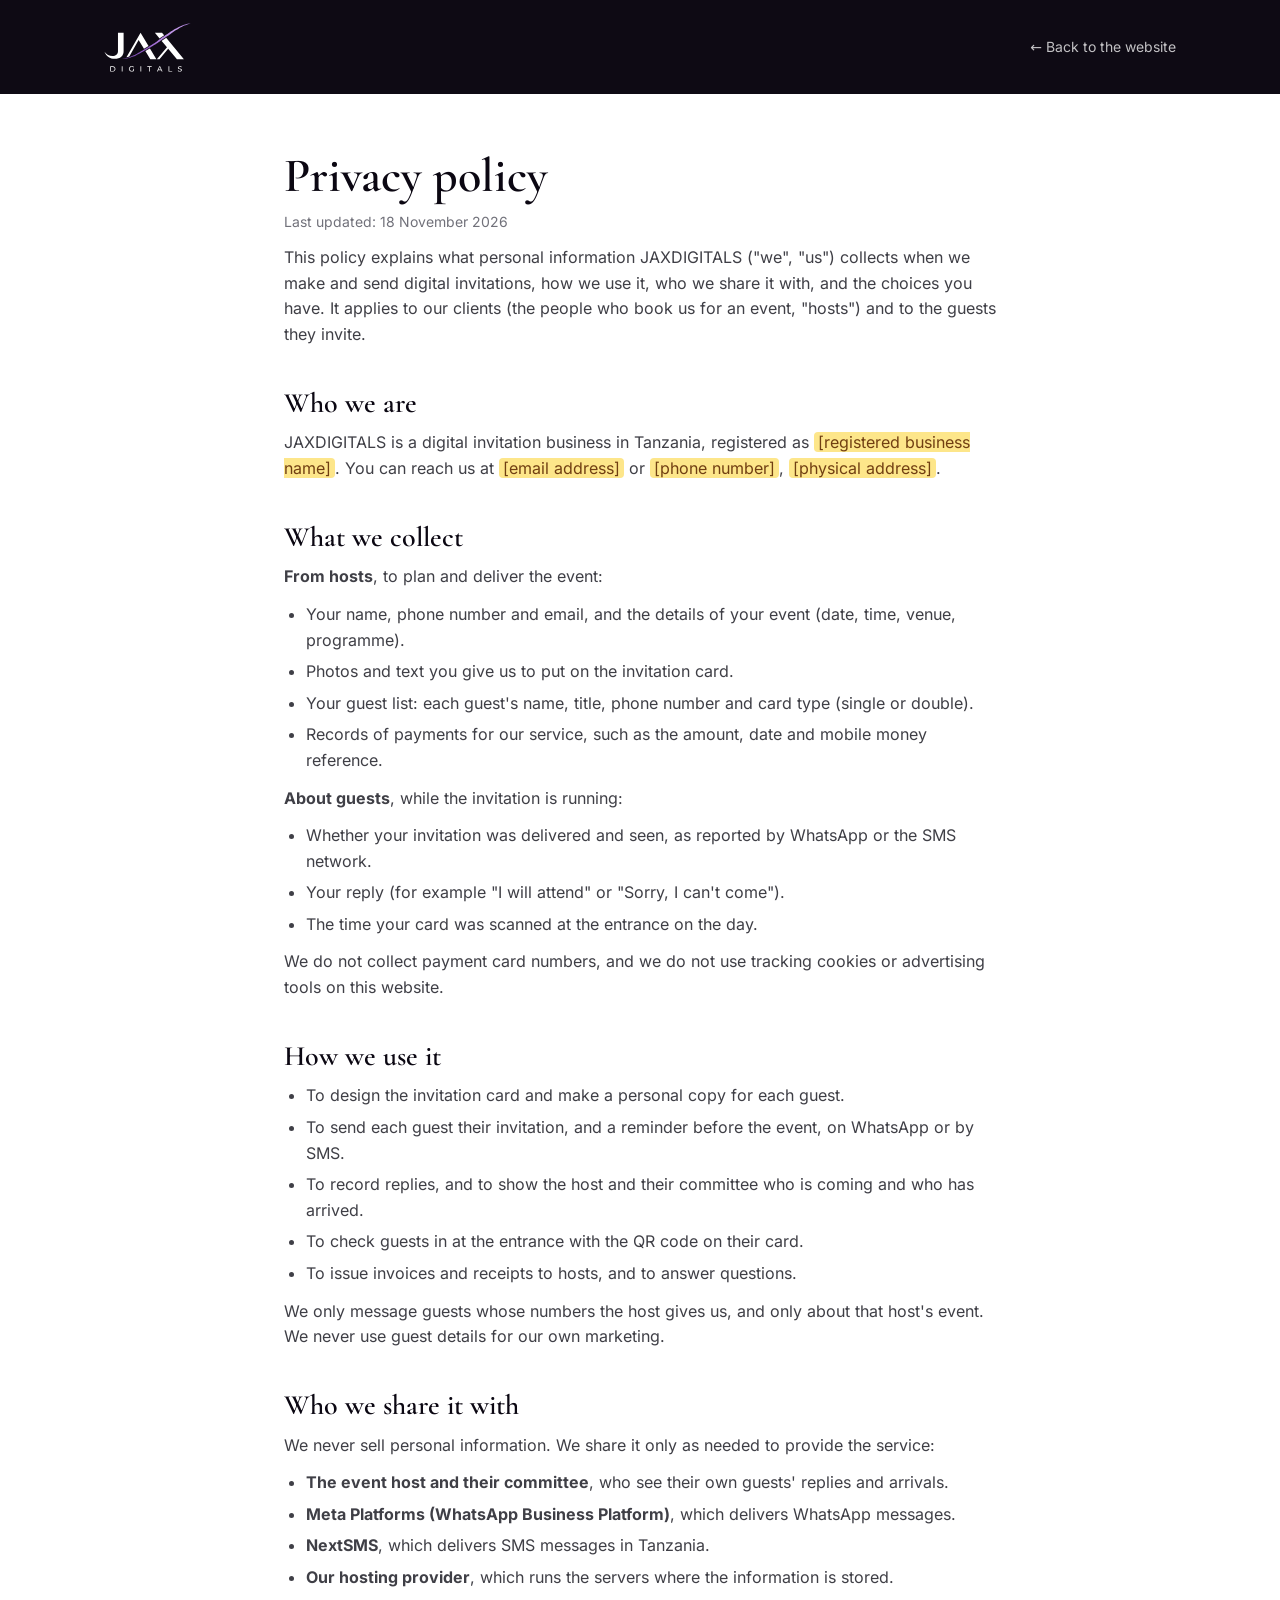
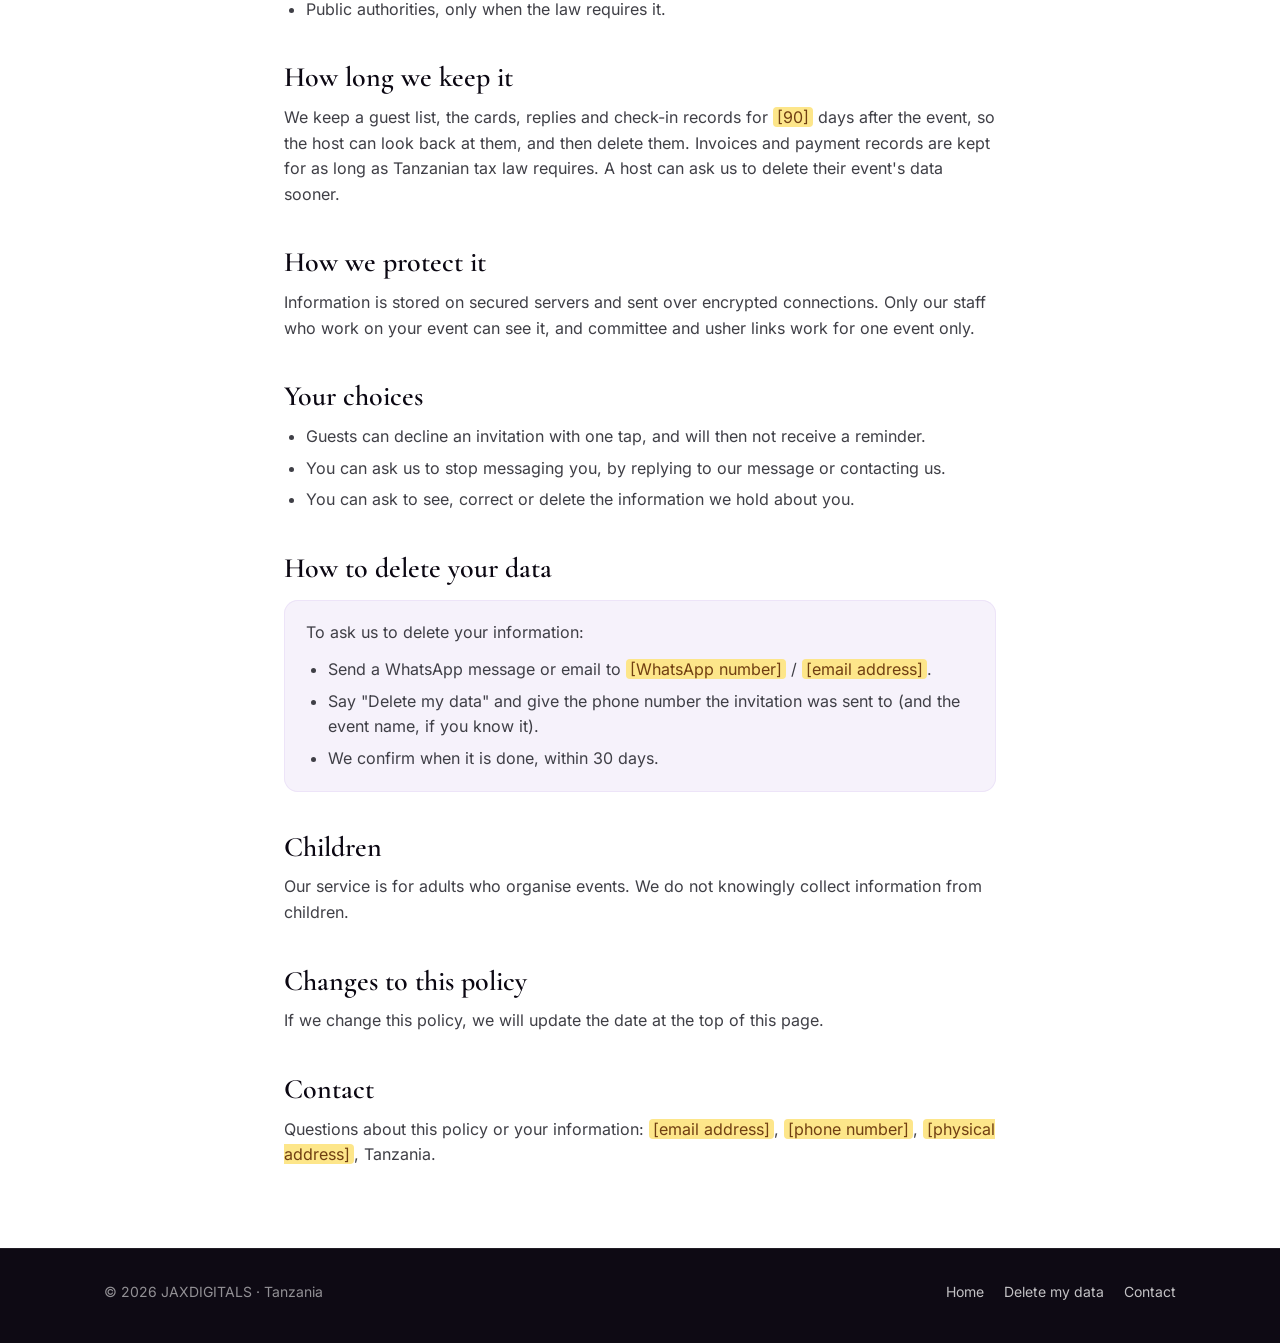
==== privacy.html @ 44a33cec "One-page JAXDIGITALS website and privacy policy For Meta business verification and the WhatsApp app'" ====
<!doctype html>
<html lang="en">
  <head>
    <meta charset="utf-8" />
    <meta name="viewport" content="width=device-width, initial-scale=1" />
    <title>Privacy policy · JAXDIGITALS</title>
    <meta name="description" content="How JAXDIGITALS collects, uses and protects the personal information of event hosts and their guests, and how to ask us to delete it." />
    <link rel="canonical" href="https://olam-devs.github.io/jaxdigitals/privacy.html" />
    <meta name="theme-color" content="#0e0a14" />
    <link rel="icon" href="assets/icon.svg" type="image/svg+xml" />
    <link rel="apple-touch-icon" href="assets/apple-touch-icon.png" />
    <link rel="stylesheet" href="assets/style.css" />
  </head>
  <body>
    <header class="doc-head">
      <div class="wrap">
        <a href="./" aria-label="JAXDIGITALS home"><img src="assets/logo-white.svg" alt="JAXDIGITALS" width="90" height="50" /></a>
        <a class="back" href="./">← Back to the website</a>
      </div>
    </header>

    <main class="wrap doc">
      <h1>Privacy policy</h1>
      <p class="updated">Last updated: 18 November 2026</p>

      <p>
        This policy explains what personal information JAXDIGITALS ("we", "us") collects when we make and send digital invitations, how we use
        it, who we share it with, and the choices you have. It applies to our clients (the people who book us for an event, "hosts") and to the
        guests they invite.
      </p>

      <h2 id="who-we-are">Who we are</h2>
      <p>
        JAXDIGITALS is a digital invitation business in Tanzania, registered as
        <span class="todo">[registered business name]</span>. You can reach us at <span class="todo">[email address]</span> or
        <span class="todo">[phone number]</span>, <span class="todo">[physical address]</span>.
      </p>

      <h2 id="what-we-collect">What we collect</h2>
      <p><strong>From hosts</strong>, to plan and deliver the event:</p>
      <ul>
        <li>Your name, phone number and email, and the details of your event (date, time, venue, programme).</li>
        <li>Photos and text you give us to put on the invitation card.</li>
        <li>Your guest list: each guest's name, title, phone number and card type (single or double).</li>
        <li>Records of payments for our service, such as the amount, date and mobile money reference.</li>
      </ul>
      <p><strong>About guests</strong>, while the invitation is running:</p>
      <ul>
        <li>Whether your invitation was delivered and seen, as reported by WhatsApp or the SMS network.</li>
        <li>Your reply (for example "I will attend" or "Sorry, I can't come").</li>
        <li>The time your card was scanned at the entrance on the day.</li>
      </ul>
      <p>We do not collect payment card numbers, and we do not use tracking cookies or advertising tools on this website.</p>

      <h2 id="how-we-use-it">How we use it</h2>
      <ul>
        <li>To design the invitation card and make a personal copy for each guest.</li>
        <li>To send each guest their invitation, and a reminder before the event, on WhatsApp or by SMS.</li>
        <li>To record replies, and to show the host and their committee who is coming and who has arrived.</li>
        <li>To check guests in at the entrance with the QR code on their card.</li>
        <li>To issue invoices and receipts to hosts, and to answer questions.</li>
      </ul>
      <p>
        We only message guests whose numbers the host gives us, and only about that host's event. We never use guest details for our own
        marketing.
      </p>

      <h2 id="sharing">Who we share it with</h2>
      <p>We never sell personal information. We share it only as needed to provide the service:</p>
      <ul>
        <li><strong>The event host and their committee</strong>, who see their own guests' replies and arrivals.</li>
        <li><strong>Meta Platforms (WhatsApp Business Platform)</strong>, which delivers WhatsApp messages.</li>
        <li><strong>NextSMS</strong>, which delivers SMS messages in Tanzania.</li>
        <li><strong>Our hosting provider</strong>, which runs the servers where the information is stored.</li>
        <li>Public authorities, only when the law requires it.</li>
      </ul>

      <h2 id="retention">How long we keep it</h2>
      <p>
        We keep a guest list, the cards, replies and check-in records for <span class="todo">[90]</span> days after the event, so the host can
        look back at them, and then delete them. Invoices and payment records are kept for as long as Tanzanian tax law requires. A host can
        ask us to delete their event's data sooner.
      </p>

      <h2 id="security">How we protect it</h2>
      <p>
        Information is stored on secured servers and sent over encrypted connections. Only our staff who work on your event can see it, and
        committee and usher links work for one event only.
      </p>

      <h2 id="choices">Your choices</h2>
      <ul>
        <li>Guests can decline an invitation with one tap, and will then not receive a reminder.</li>
        <li>You can ask us to stop messaging you, by replying to our message or contacting us.</li>
        <li>You can ask to see, correct or delete the information we hold about you.</li>
      </ul>

      <h2 id="data-deletion">How to delete your data</h2>
      <div class="box">
        <p style="margin-top: 0">To ask us to delete your information:</p>
        <ul>
          <li>Send a WhatsApp message or email to <span class="todo">[WhatsApp number]</span> / <span class="todo">[email address]</span>.</li>
          <li>Say "Delete my data" and give the phone number the invitation was sent to (and the event name, if you know it).</li>
          <li>We confirm when it is done, within 30 days.</li>
        </ul>
      </div>

      <h2 id="children">Children</h2>
      <p>Our service is for adults who organise events. We do not knowingly collect information from children.</p>

      <h2 id="changes">Changes to this policy</h2>
      <p>If we change this policy, we will update the date at the top of this page.</p>

      <h2 id="contact">Contact</h2>
      <p>
        Questions about this policy or your information: <span class="todo">[email address]</span>, <span class="todo">[phone number]</span>,
        <span class="todo">[physical address]</span>, Tanzania.
      </p>
    </main>

    <footer>
      <div class="wrap foot">
        <span>© 2026 JAXDIGITALS · Tanzania</span>
        <nav aria-label="Footer">
          <a href="./">Home</a>
          <a href="#data-deletion">Delete my data</a>
          <a href="./#contact">Contact</a>
        </nav>
      </div>
    </footer>
  </body>
</html>
---- assets/style.css ----
/* JAXDIGITALS: black, purple and white, from the logo. */

@font-face {
  font-family: "Inter";
  src: url("fonts/inter-latin-wght-normal.woff2") format("woff2");
  font-weight: 100 900;
  font-display: swap;
}
@font-face {
  font-family: "Cormorant Garamond";
  src: url("fonts/cormorant-garamond-latin-600-normal.woff2") format("woff2");
  font-weight: 600;
  font-display: swap;
}
@font-face {
  font-family: "Cormorant Garamond";
  src: url("fonts/cormorant-garamond-latin-500-italic.woff2") format("woff2");
  font-weight: 500;
  font-style: italic;
  font-display: swap;
}

:root {
  --black: #0e0a14;
  --ink: #0b0712;
  --purple-50: #f6f2fb;
  --purple-100: #ede4f8;
  --purple-200: #dacbf0;
  --purple-300: #bea3e3;
  --purple-600: #6c38a3;
  --purple-700: #582a88;
  --accent-300: #cfaef8;
  --accent-500: #9b5be3;
  --accent-600: #8140c8;
  --canvas: #f6f5f9;
  --line: #e4e4e7;
  --muted: #52525b;
  --soft: #71717a;
  --radius: 14px;
  --shadow: 0 1px 2px rgb(14 10 20 / 0.04), 0 8px 24px -12px rgb(44 21 70 / 0.18);
  --display: "Cormorant Garamond", Georgia, serif;
  --sans: "Inter", ui-sans-serif, system-ui, -apple-system, "Segoe UI", Roboto, Arial, sans-serif;
}

*,
*::before,
*::after {
  box-sizing: border-box;
}
html {
  scroll-behavior: smooth;
  -webkit-text-size-adjust: 100%;
}
body {
  margin: 0;
  font-family: var(--sans);
  font-size: 16px;
  line-height: 1.6;
  color: var(--ink);
  background: #fff;
  font-feature-settings: "cv11", "ss01";
}
img {
  max-width: 100%;
  display: block;
}
a {
  color: var(--purple-600);
}
a:focus-visible,
button:focus-visible {
  outline: 2px solid var(--accent-500);
  outline-offset: 3px;
  border-radius: 6px;
}
h1,
h2,
h3 {
  font-family: var(--display);
  font-weight: 600;
  line-height: 1.1;
  margin: 0;
  font-variant-numeric: lining-nums;
}
p {
  margin: 0;
}
.wrap {
  width: 100%;
  max-width: 1120px;
  margin: 0 auto;
  padding: 0 24px;
}
.eyebrow {
  font-size: 12px;
  font-weight: 600;
  letter-spacing: 0.16em;
  text-transform: uppercase;
  color: var(--accent-600);
}
.skip {
  position: absolute;
  left: -999px;
}
.skip:focus {
  left: 16px;
  top: 16px;
  z-index: 10;
  background: #fff;
  padding: 8px 12px;
}

/* ---------- buttons ---------- */
.btn {
  display: inline-flex;
  align-items: center;
  justify-content: center;
  gap: 8px;
  min-height: 46px;
  padding: 0 20px;
  border-radius: 10px;
  font-weight: 600;
  font-size: 15px;
  text-decoration: none;
  white-space: nowrap;
  transition: background-color 0.15s, color 0.15s, border-color 0.15s;
}
.btn-primary {
  color: #fff;
  background: linear-gradient(90deg, var(--purple-700), var(--accent-500));
  box-shadow: 0 8px 24px -10px rgb(129 64 200 / 0.6);
}
.btn-primary:hover {
  background: linear-gradient(90deg, #45206c, var(--accent-600));
}
.btn-ghost {
  color: #fff;
  border: 1px solid rgb(255 255 255 / 0.22);
}
.btn-ghost:hover {
  border-color: rgb(255 255 255 / 0.5);
}
.btn svg {
  width: 18px;
  height: 18px;
  flex: none;
}

/* ---------- header + hero (black) ---------- */
.hero {
  position: relative;
  overflow: hidden;
  color: #fff;
  background:
    radial-gradient(90% 70% at 0% 0%, rgb(108 56 163 / 0.45), transparent 60%),
    radial-gradient(70% 60% at 100% 100%, rgb(155 91 227 / 0.22), transparent 60%),
    var(--black);
}
.hero-lines {
  position: absolute;
  right: -120px;
  bottom: -40px;
  width: 900px;
  max-width: none;
  opacity: 0.2;
  pointer-events: none;
}
.topbar {
  position: relative;
  display: flex;
  align-items: center;
  justify-content: space-between;
  gap: 16px;
  padding-top: 22px;
  padding-bottom: 22px;
}
.topbar .logo {
  height: 58px;
  width: auto;
}
.nav {
  display: flex;
  align-items: center;
  gap: 28px;
  font-size: 14px;
}
.nav a {
  color: rgb(255 255 255 / 0.75);
  text-decoration: none;
}
.nav a:hover {
  color: #fff;
}
.nav .btn {
  min-height: 40px;
  padding: 0 16px;
  font-size: 14px;
  color: #fff;
}
.hero-body {
  position: relative;
  display: grid;
  grid-template-columns: 1.1fr 0.9fr;
  align-items: center;
  gap: 48px;
  padding-top: 48px;
  padding-bottom: 96px;
}
.hero .eyebrow {
  color: var(--accent-300);
}
.hero h1 {
  margin-top: 16px;
  font-size: clamp(40px, 6vw, 64px);
  letter-spacing: -0.01em;
}
.hero h1 em {
  font-style: italic;
  font-weight: 500;
  color: var(--accent-300);
}
.hero .lead {
  margin-top: 20px;
  max-width: 34em;
  font-size: 18px;
  color: rgb(255 255 255 / 0.74);
}
.hero-actions {
  display: flex;
  flex-wrap: wrap;
  gap: 12px;
  margin-top: 32px;
}
.hero-note {
  margin-top: 18px;
  font-size: 13px;
  color: rgb(255 255 255 / 0.5);
}

/* ---------- phone with a sample invitation ---------- */
.phone {
  justify-self: center;
  width: 300px;
  padding: 12px;
  border-radius: 40px;
  background: #1b1622;
  box-shadow:
    0 0 0 1px rgb(255 255 255 / 0.08),
    0 40px 80px -30px rgb(0 0 0 / 0.8),
    0 0 120px -20px rgb(129 64 200 / 0.45);
}
.screen {
  overflow: hidden;
  border-radius: 30px;
  background: #efeae2;
}
.chat-head {
  display: flex;
  align-items: center;
  gap: 10px;
  padding: 14px 14px 12px;
  background: #fff;
  border-bottom: 1px solid #e7e2da;
  color: var(--ink);
}
.chat-head img {
  width: 34px;
  height: 34px;
  border-radius: 50%;
}
.chat-head b {
  display: block;
  font-size: 14px;
}
.chat-head span {
  font-size: 11px;
  color: var(--soft);
}
.chat {
  padding: 14px 12px 16px;
}
.bubble {
  max-width: 92%;
  padding: 6px;
  border-radius: 10px;
  background: #fff;
  box-shadow: 0 1px 1px rgb(0 0 0 / 0.08);
  color: var(--ink);
}
.bubble p {
  padding: 8px 6px 2px;
  font-size: 12.5px;
  line-height: 1.45;
}
.bubble small {
  display: block;
  padding: 0 6px 2px;
  text-align: right;
  font-size: 10px;
  color: var(--soft);
}
.card {
  position: relative;
  aspect-ratio: 1;
  border-radius: 6px;
  overflow: hidden;
  display: grid;
  place-items: center;
  text-align: center;
  color: #3a2a12;
  background:
    radial-gradient(60% 50% at 15% 10%, rgb(190 163 227 / 0.35), transparent 70%),
    radial-gradient(60% 50% at 90% 95%, rgb(190 163 227 / 0.3), transparent 70%),
    #fbf8f3;
}
.card::before {
  content: "";
  position: absolute;
  inset: 8px;
  border: 1px solid rgb(156 112 52 / 0.45);
  border-radius: 4px;
}
.card-in {
  position: relative;
  padding: 0 14px;
}
.card .k {
  font-size: 7.5px;
  letter-spacing: 0.3em;
  text-transform: uppercase;
  color: #9c7034;
}
.card .names {
  margin: 4px 0 0;
  font-family: var(--display);
  font-style: italic;
  font-weight: 500;
  font-size: 25px;
  line-height: 1;
  color: #2c1546;
}
.card .who {
  margin-top: 6px;
  font-size: 8.5px;
  letter-spacing: 0.12em;
  text-transform: uppercase;
  color: #3a2a12;
}
.card .when {
  margin-top: 5px;
  font-family: var(--display);
  font-weight: 600;
  font-size: 12px;
  letter-spacing: 0.12em;
}
.card .qr {
  margin: 7px auto 0;
  width: 32px;
  height: 32px;
}
.card .tag {
  margin-top: 4px;
  font-size: 7px;
  letter-spacing: 0.18em;
  color: #6b5b45;
}
.replies {
  display: grid;
  gap: 4px;
  margin-top: 4px;
  max-width: 92%;
}
.replies span {
  padding: 8px;
  border-radius: 10px;
  background: #fff;
  box-shadow: 0 1px 1px rgb(0 0 0 / 0.08);
  text-align: center;
  font-size: 12.5px;
  font-weight: 600;
  color: #027eb5;
}

/* ---------- sections ---------- */
section {
  padding: 96px 0;
}
.section-head {
  max-width: 640px;
}
.section-head h2 {
  margin-top: 12px;
  font-size: clamp(32px, 4vw, 44px);
}
.section-head p {
  margin-top: 14px;
  color: var(--muted);
  font-size: 17px;
}
.grid {
  display: grid;
  grid-template-columns: repeat(3, minmax(0, 1fr));
  gap: 20px;
  margin-top: 48px;
}
.tile {
  padding: 26px;
  border: 1px solid var(--line);
  border-radius: var(--radius);
  background: #fff;
  box-shadow: var(--shadow);
}
.tile .ico {
  display: grid;
  place-items: center;
  width: 44px;
  height: 44px;
  border-radius: 12px;
  background: var(--purple-50);
  color: var(--purple-600);
  box-shadow: inset 0 0 0 1px var(--purple-100);
}
.tile .ico svg {
  width: 22px;
  height: 22px;
}
.tile h3 {
  margin-top: 18px;
  font-size: 24px;
}
.tile p {
  margin-top: 8px;
  color: var(--muted);
  font-size: 15px;
}

.how {
  background: var(--canvas);
}
.steps {
  display: grid;
  grid-template-columns: repeat(4, minmax(0, 1fr));
  gap: 20px;
  margin: 48px 0 0;
  padding: 0;
  list-style: none;
  counter-reset: step;
}
.steps li {
  position: relative;
  padding: 26px 22px 24px;
  border-radius: var(--radius);
  background: #fff;
  box-shadow: var(--shadow);
  counter-increment: step;
}
.steps li::before {
  content: counter(step);
  display: grid;
  place-items: center;
  width: 36px;
  height: 36px;
  border-radius: 50%;
  font-family: var(--display);
  font-size: 20px;
  font-weight: 600;
  color: #fff;
  background: linear-gradient(135deg, var(--purple-700), var(--accent-500));
}
.steps h3 {
  margin-top: 16px;
  font-size: 22px;
}
.steps p {
  margin-top: 6px;
  color: var(--muted);
  font-size: 15px;
}

.about {
  display: grid;
  grid-template-columns: 1fr 1fr;
  gap: 56px;
  align-items: start;
}
.about-text p + p {
  margin-top: 14px;
}
.about-text p {
  color: var(--muted);
  font-size: 16.5px;
}
.promise {
  margin: 0;
  padding: 28px;
  border-radius: var(--radius);
  background: var(--purple-50);
  box-shadow: inset 0 0 0 1px var(--purple-100);
  list-style: none;
}
.promise li {
  position: relative;
  padding-left: 30px;
  font-size: 15.5px;
}
.promise li + li {
  margin-top: 14px;
}
.promise li::before {
  content: "";
  position: absolute;
  left: 0;
  top: 4px;
  width: 18px;
  height: 18px;
  border-radius: 50%;
  background: var(--purple-600)
    url("data:image/svg+xml,%3Csvg xmlns='http://www.w3.org/2000/svg' viewBox='0 0 24 24' fill='none' stroke='white' stroke-width='3' stroke-linecap='round' stroke-linejoin='round'%3E%3Cpath d='M5 12l5 5L20 7'/%3E%3C/svg%3E")
    center / 12px no-repeat;
}

/* ---------- contact (black) ---------- */
.contact {
  color: #fff;
  background:
    radial-gradient(80% 90% at 100% 0%, rgb(108 56 163 / 0.4), transparent 60%),
    var(--black);
}
.contact .eyebrow {
  color: var(--accent-300);
}
.contact .section-head p {
  color: rgb(255 255 255 / 0.7);
}
.contact-grid {
  display: grid;
  grid-template-columns: repeat(2, minmax(0, 1fr));
  gap: 16px;
  margin-top: 40px;
}
.contact-item {
  display: flex;
  gap: 16px;
  align-items: flex-start;
  padding: 22px;
  border-radius: var(--radius);
  background: rgb(255 255 255 / 0.04);
  box-shadow: inset 0 0 0 1px rgb(255 255 255 / 0.09);
}
.contact-item .ico {
  display: grid;
  place-items: center;
  flex: none;
  width: 42px;
  height: 42px;
  border-radius: 12px;
  background: rgb(207 174 248 / 0.12);
  color: var(--accent-300);
}
.contact-item .ico svg {
  width: 20px;
  height: 20px;
}
.contact-item dt {
  font-size: 12px;
  font-weight: 600;
  letter-spacing: 0.12em;
  text-transform: uppercase;
  color: rgb(255 255 255 / 0.5);
}
.contact-item dd {
  margin: 4px 0 0;
  font-size: 17px;
}
.contact-item a {
  color: #fff;
  text-decoration: none;
}
.contact-item a:hover {
  text-decoration: underline;
}
.contact-actions {
  display: flex;
  flex-wrap: wrap;
  gap: 12px;
  margin-top: 32px;
}

/* placeholders still to be filled in before going live */
.todo {
  padding: 0 4px;
  border-radius: 4px;
  background: #fde68a;
  color: #713f12;
}

footer {
  padding: 32px 0 40px;
  color: rgb(255 255 255 / 0.55);
  background: var(--black);
  border-top: 1px solid rgb(255 255 255 / 0.08);
  font-size: 14px;
}
.foot {
  display: flex;
  flex-wrap: wrap;
  align-items: center;
  justify-content: space-between;
  gap: 16px;
}
.foot nav {
  display: flex;
  flex-wrap: wrap;
  gap: 20px;
}
.foot a {
  color: rgb(255 255 255 / 0.75);
  text-decoration: none;
}
.foot a:hover {
  color: #fff;
}

/* ---------- privacy policy page ---------- */
.doc-head {
  padding: 22px 0;
  background: var(--black);
}
.doc-head .wrap {
  display: flex;
  align-items: center;
  justify-content: space-between;
}
.doc-head img {
  height: 50px;
  width: auto;
}
.doc-head a.back {
  color: rgb(255 255 255 / 0.75);
  font-size: 14px;
  text-decoration: none;
}
.doc {
  max-width: 760px;
  padding-top: 56px;
  padding-bottom: 80px;
}
.doc h1 {
  font-size: clamp(36px, 5vw, 48px);
}
.doc .updated {
  margin-top: 8px;
  color: var(--soft);
  font-size: 14px;
}
.doc h2 {
  margin-top: 40px;
  font-size: 28px;
  scroll-margin-top: 24px;
}
.doc p,
.doc li {
  color: #3f3f46;
  font-size: 16px;
}
.doc p {
  margin-top: 12px;
}
.doc ul {
  margin: 12px 0 0;
  padding-left: 22px;
}
.doc li + li {
  margin-top: 6px;
}
.doc .box {
  margin-top: 16px;
  padding: 20px 22px;
  border-radius: var(--radius);
  background: var(--purple-50);
  box-shadow: inset 0 0 0 1px var(--purple-100);
}

/* ---------- small screens ---------- */
@media (max-width: 960px) {
  .hero-body {
    grid-template-columns: 1fr;
    padding-bottom: 72px;
  }
  .phone {
    margin-top: 8px;
  }
  .grid {
    grid-template-columns: repeat(2, minmax(0, 1fr));
  }
  .steps {
    grid-template-columns: repeat(2, minmax(0, 1fr));
  }
  .about {
    grid-template-columns: 1fr;
    gap: 32px;
  }
}
@media (max-width: 640px) {
  .wrap {
    padding: 0 16px;
  }
  .nav a:not(.btn) {
    display: none;
  }
  .topbar .logo {
    height: 48px;
  }
  .hero-body {
    padding-top: 24px;
  }
  .hero .lead {
    font-size: 16.5px;
  }
  section {
    padding: 64px 0;
  }
  .grid,
  .steps,
  .contact-grid {
    grid-template-columns: 1fr;
  }
  .phone {
    width: 280px;
  }
}
@media (prefers-reduced-motion: reduce) {
  html {
    scroll-behavior: auto;
  }
}
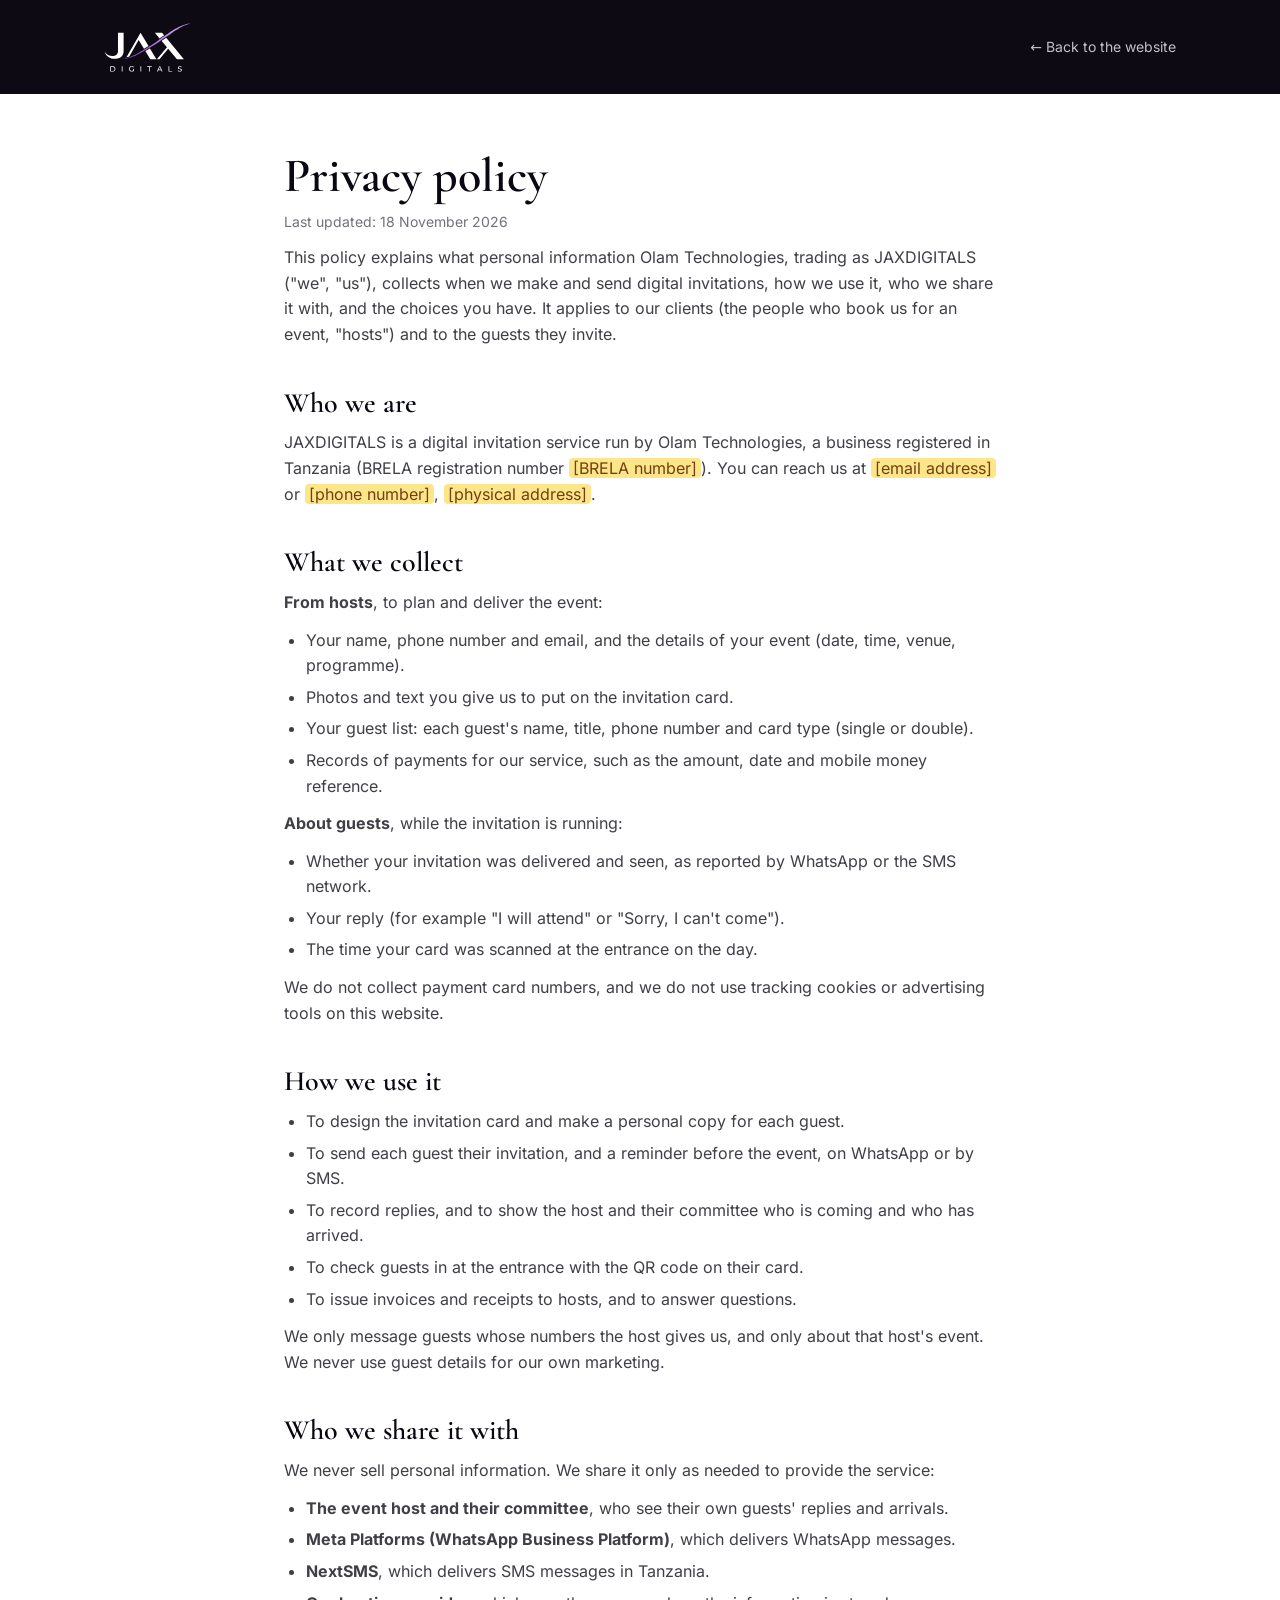
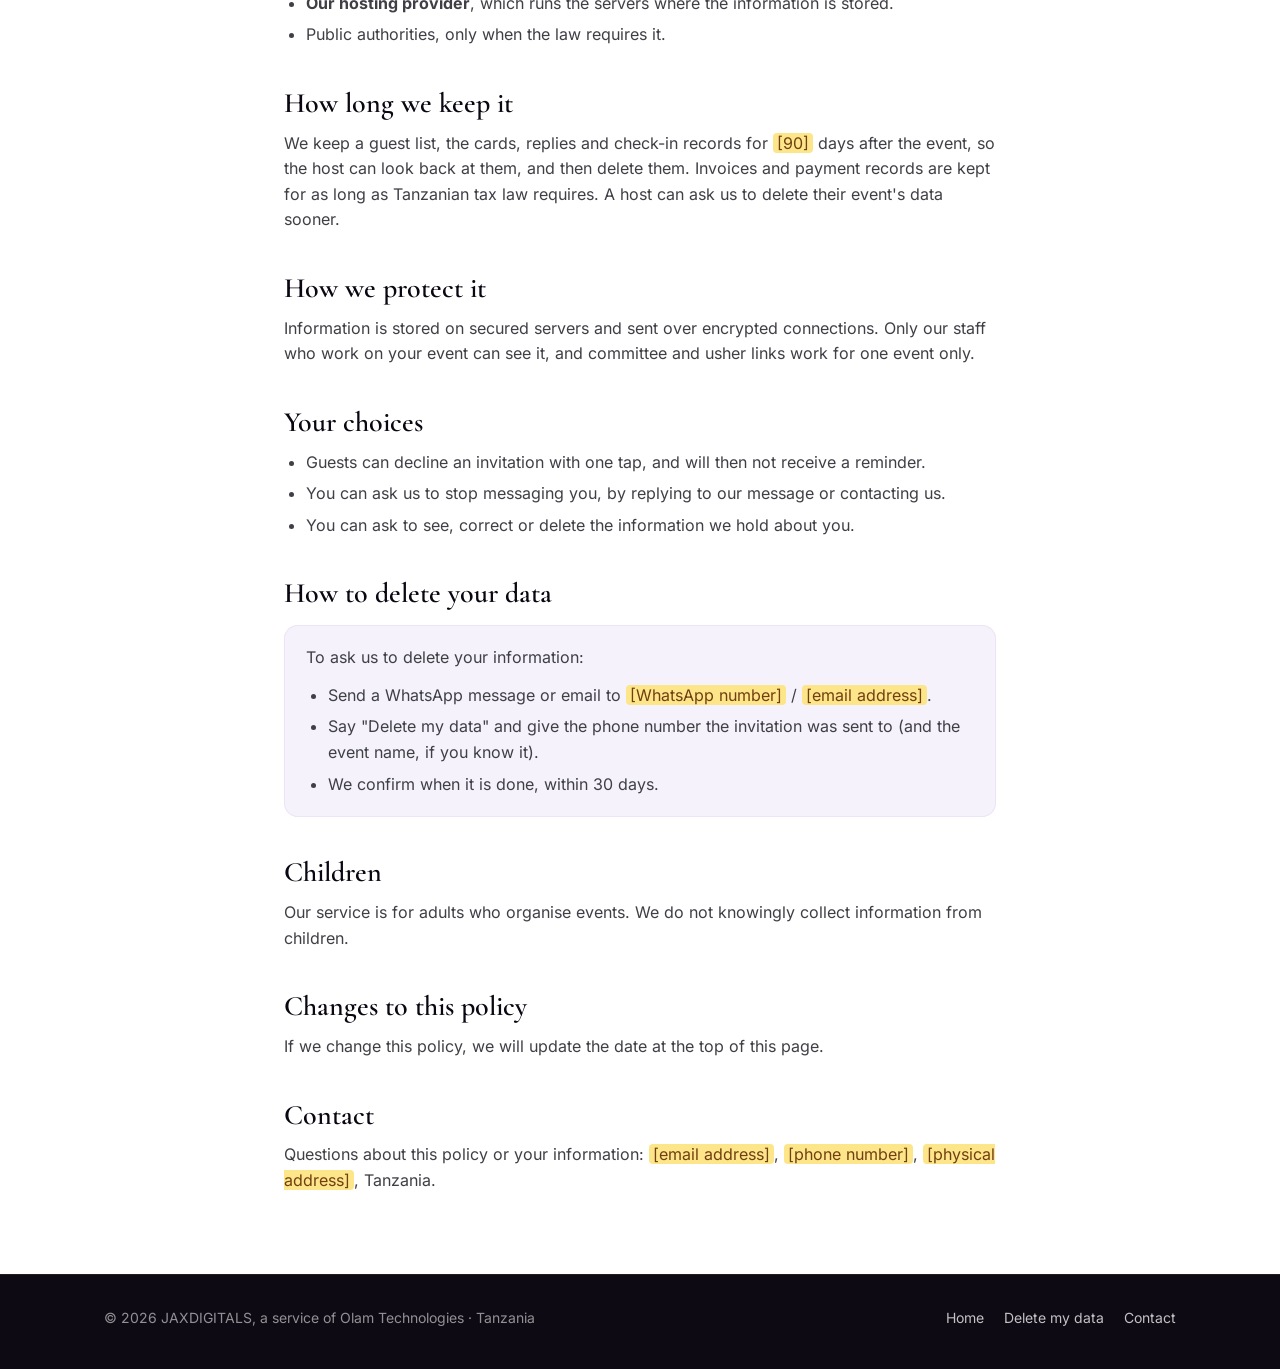
==== commit f87f3042: "Show JAXDIGITALS as a service of Olam Technologies, the company under verification Co-Authored-By: C" ====
--- a/privacy.html
+++ b/privacy.html
@@ -24,15 +24,16 @@
       <p class="updated">Last updated: 18 November 2026</p>
 
       <p>
-        This policy explains what personal information JAXDIGITALS ("we", "us") collects when we make and send digital invitations, how we use
+        This policy explains what personal information Olam Technologies, trading as JAXDIGITALS ("we", "us"), collects when we make and
+        send digital invitations, how we use
         it, who we share it with, and the choices you have. It applies to our clients (the people who book us for an event, "hosts") and to the
         guests they invite.
       </p>
 
       <h2 id="who-we-are">Who we are</h2>
       <p>
-        JAXDIGITALS is a digital invitation business in Tanzania, registered as
-        <span class="todo">[registered business name]</span>. You can reach us at <span class="todo">[email address]</span> or
+        JAXDIGITALS is a digital invitation service run by Olam Technologies, a business registered in Tanzania (BRELA registration
+        number <span class="todo">[BRELA number]</span>). You can reach us at <span class="todo">[email address]</span> or
         <span class="todo">[phone number]</span>, <span class="todo">[physical address]</span>.
       </p>
 
@@ -120,7 +121,7 @@
 
     <footer>
       <div class="wrap foot">
-        <span>© 2026 JAXDIGITALS · Tanzania</span>
+        <span>© 2026 JAXDIGITALS, a service of Olam Technologies · Tanzania</span>
         <nav aria-label="Footer">
           <a href="./">Home</a>
           <a href="#data-deletion">Delete my data</a>
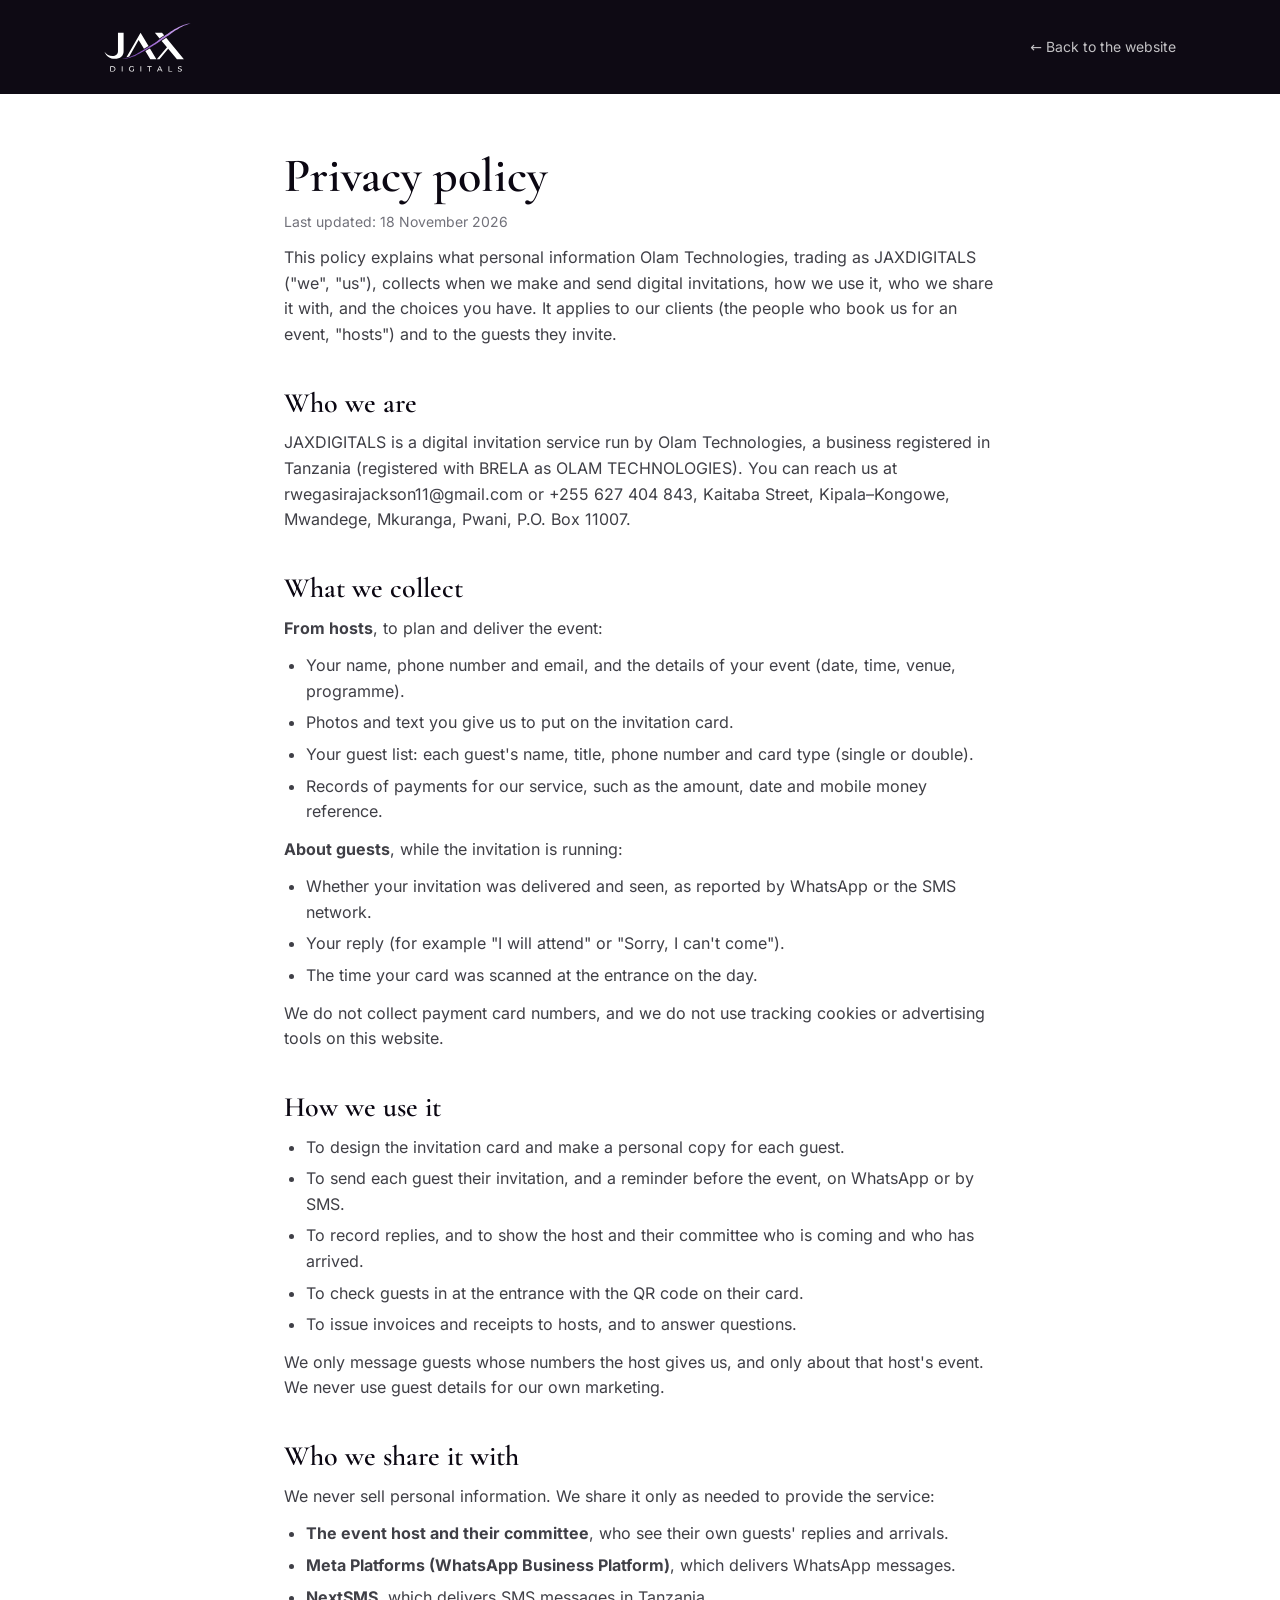
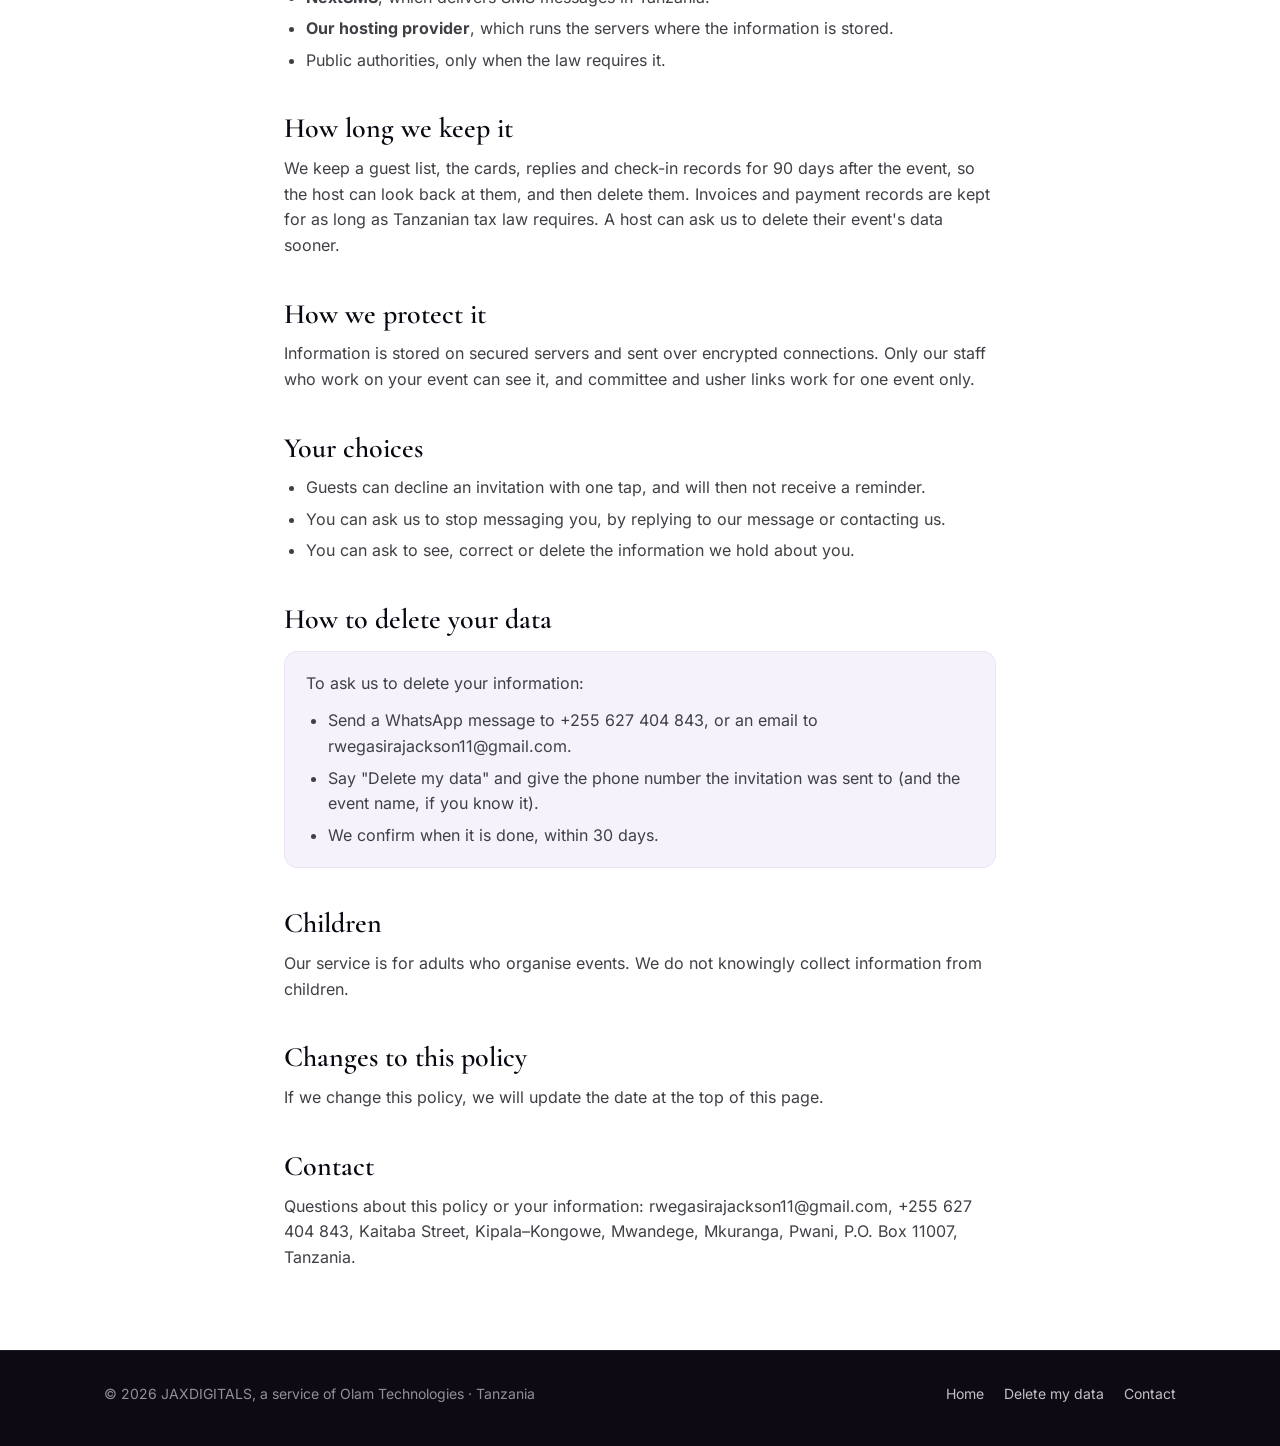
==== commit 8cd95bbf: "Fill in OLAM TECHNOLOGIES contact details from the BRELA registration Co-Authored-By: Claude Opus 5." ====
--- a/privacy.html
+++ b/privacy.html
@@ -32,9 +32,8 @@
 
       <h2 id="who-we-are">Who we are</h2>
       <p>
-        JAXDIGITALS is a digital invitation service run by Olam Technologies, a business registered in Tanzania (BRELA registration
-        number <span class="todo">[BRELA number]</span>). You can reach us at <span class="todo">[email address]</span> or
-        <span class="todo">[phone number]</span>, <span class="todo">[physical address]</span>.
+        JAXDIGITALS is a digital invitation service run by Olam Technologies, a business registered in Tanzania (registered with BRELA as OLAM TECHNOLOGIES). You can reach us at rwegasirajackson11@gmail.com or
+        +255 627 404 843, Kaitaba Street, Kipala–Kongowe, Mwandege, Mkuranga, Pwani, P.O. Box 11007.
       </p>
 
       <h2 id="what-we-collect">What we collect</h2>
@@ -78,7 +77,7 @@
 
       <h2 id="retention">How long we keep it</h2>
       <p>
-        We keep a guest list, the cards, replies and check-in records for <span class="todo">[90]</span> days after the event, so the host can
+        We keep a guest list, the cards, replies and check-in records for 90 days after the event, so the host can
         look back at them, and then delete them. Invoices and payment records are kept for as long as Tanzanian tax law requires. A host can
         ask us to delete their event's data sooner.
       </p>
@@ -100,7 +99,7 @@
       <div class="box">
         <p style="margin-top: 0">To ask us to delete your information:</p>
         <ul>
-          <li>Send a WhatsApp message or email to <span class="todo">[WhatsApp number]</span> / <span class="todo">[email address]</span>.</li>
+          <li>Send a WhatsApp message to +255 627 404 843, or an email to rwegasirajackson11@gmail.com.</li>
           <li>Say "Delete my data" and give the phone number the invitation was sent to (and the event name, if you know it).</li>
           <li>We confirm when it is done, within 30 days.</li>
         </ul>
@@ -114,8 +113,8 @@
 
       <h2 id="contact">Contact</h2>
       <p>
-        Questions about this policy or your information: <span class="todo">[email address]</span>, <span class="todo">[phone number]</span>,
-        <span class="todo">[physical address]</span>, Tanzania.
+        Questions about this policy or your information: rwegasirajackson11@gmail.com, +255 627 404 843,
+        Kaitaba Street, Kipala–Kongowe, Mwandege, Mkuranga, Pwani, P.O. Box 11007, Tanzania.
       </p>
     </main>
 
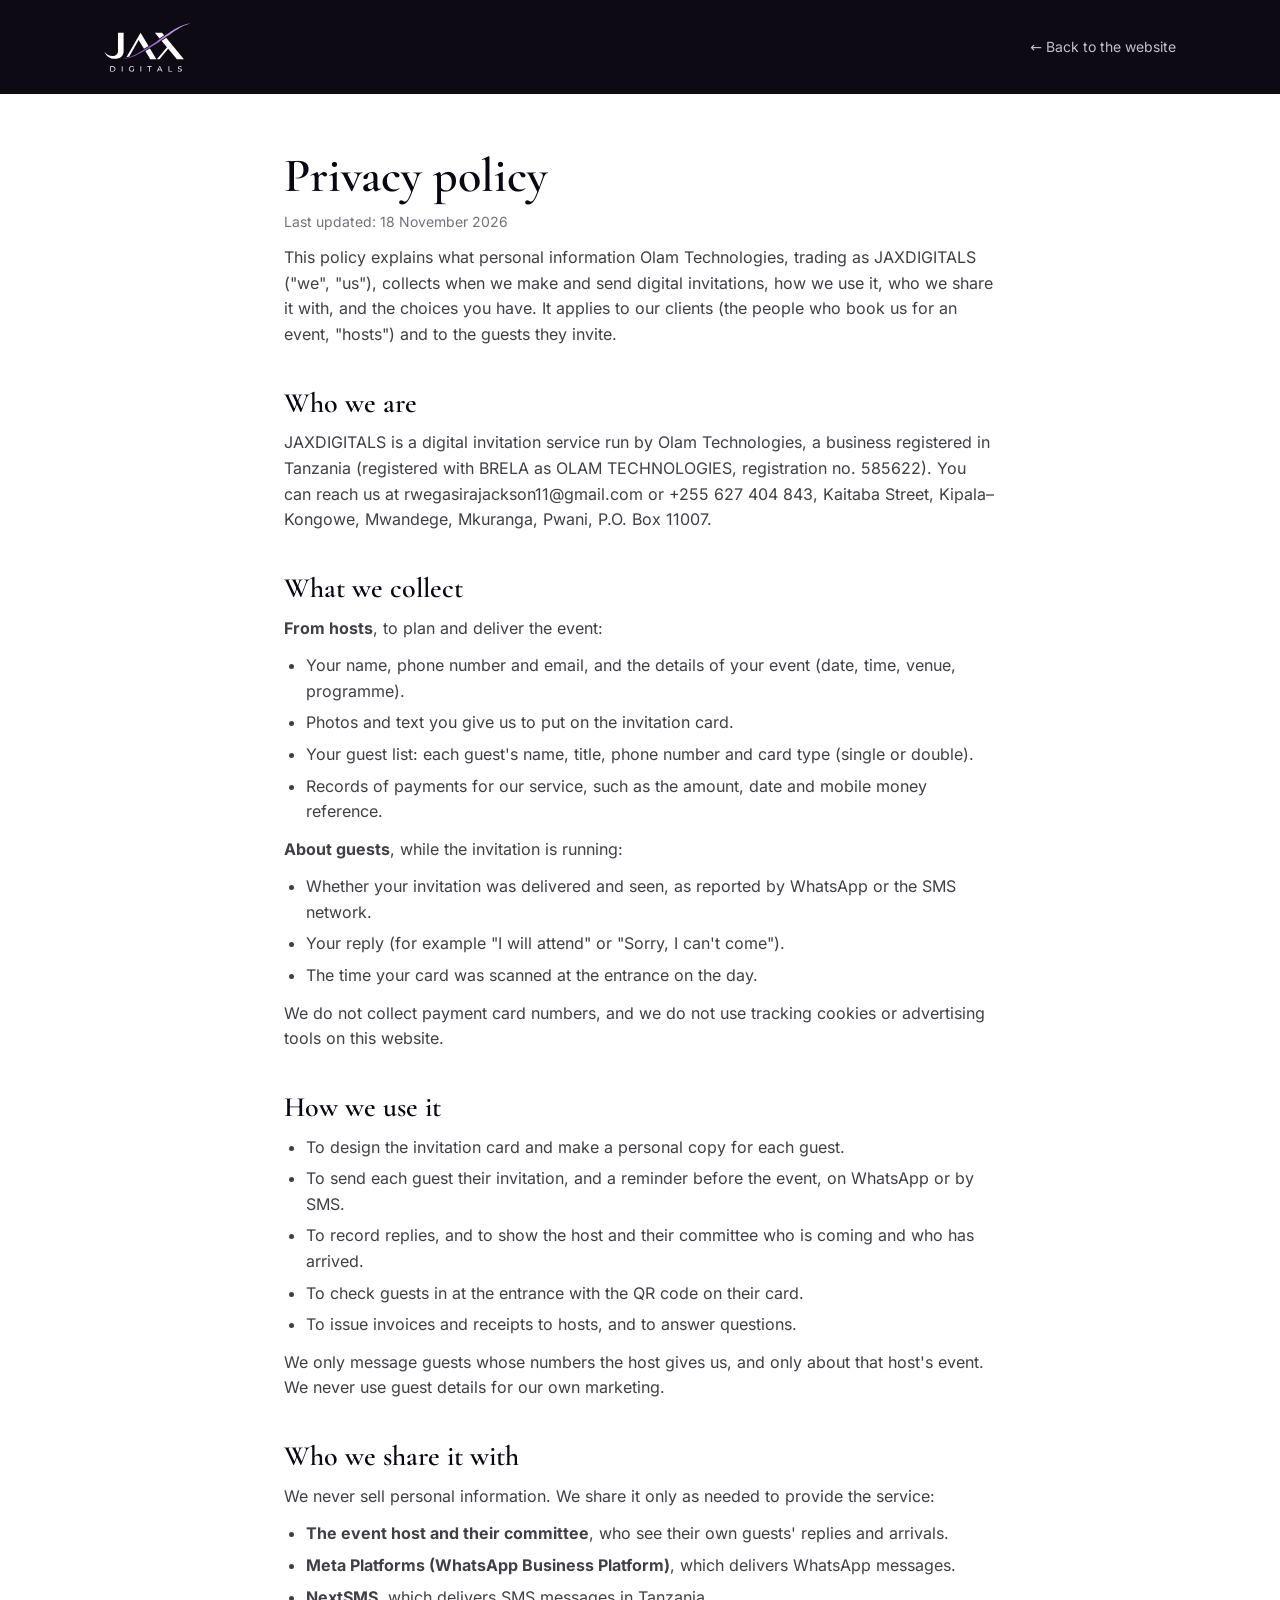
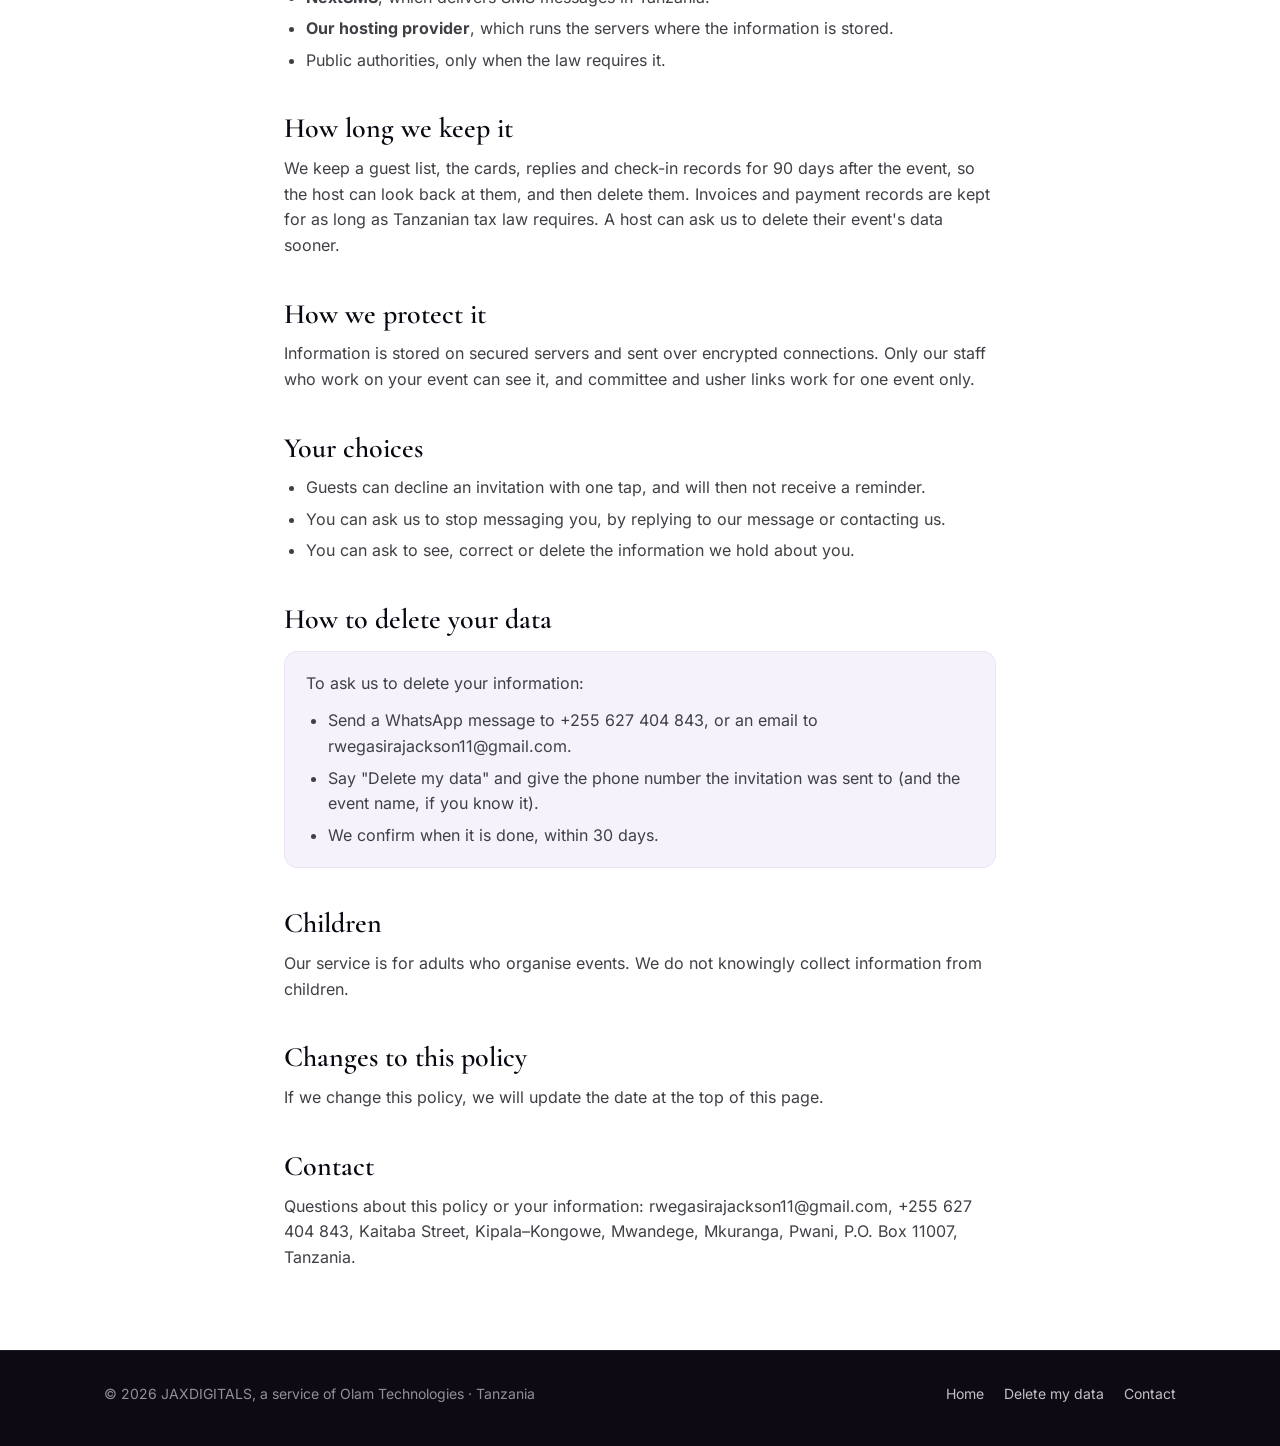
==== commit bc527528: "Add BRELA registration number 585622 Co-Authored-By: Claude Opus 5.5 <noreply@anthropic.com>" ====
--- a/privacy.html
+++ b/privacy.html
@@ -32,7 +32,7 @@
 
       <h2 id="who-we-are">Who we are</h2>
       <p>
-        JAXDIGITALS is a digital invitation service run by Olam Technologies, a business registered in Tanzania (registered with BRELA as OLAM TECHNOLOGIES). You can reach us at rwegasirajackson11@gmail.com or
+        JAXDIGITALS is a digital invitation service run by Olam Technologies, a business registered in Tanzania (registered with BRELA as OLAM TECHNOLOGIES, registration no. 585622). You can reach us at rwegasirajackson11@gmail.com or
         +255 627 404 843, Kaitaba Street, Kipala–Kongowe, Mwandege, Mkuranga, Pwani, P.O. Box 11007.
       </p>
 
